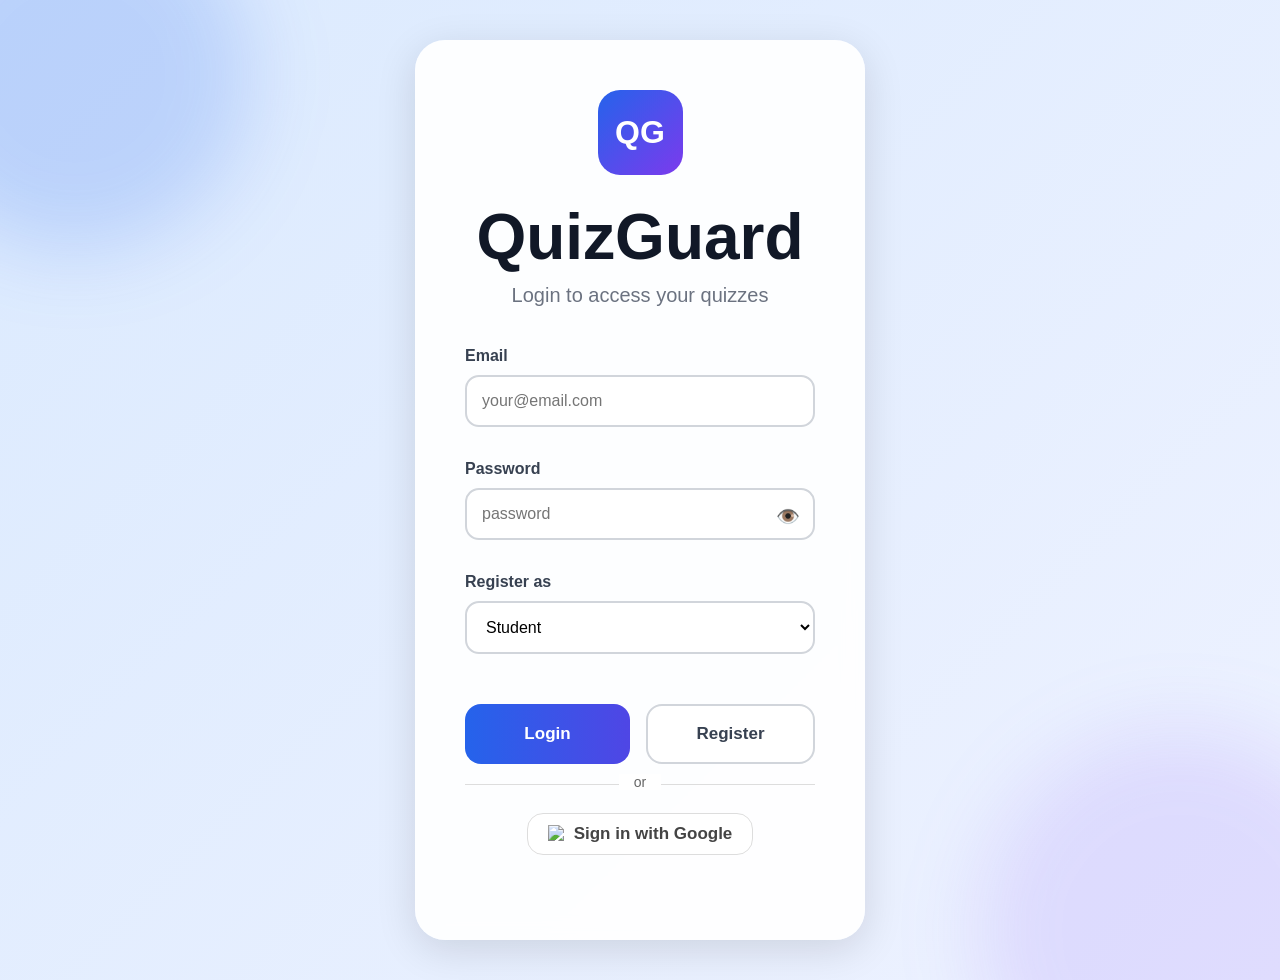
==== index.html @ ee0e80c4 "Update index.html" ====
<!DOCTYPE html>
<html lang="en">
<head>
  <meta charset="UTF-8">
  <meta name="viewport" content="width=device-width, initial-scale=1.0, user-scalable=yes">
  <title>QuizGuard – Gamified Anti‑Cheating Quiz</title>
  <link rel="stylesheet" href="style.css">
  <script type="importmap">
    {
      "imports": {
        "firebase/app": "https://www.gstatic.com/firebasejs/11.0.2/firebase-app.js",
        "firebase/auth": "https://www.gstatic.com/firebasejs/11.0.2/firebase-auth.js",
        "firebase/firestore": "https://www.gstatic.com/firebasejs/11.0.2/firebase-firestore.js"
      }
    }
  </script>
  <script type="module" src="app.js"></script>
</head>
<body>

<!-- LOGIN / REGISTER SCREEN -->
<div id="authScreen" class="home-screen">
  <div class="bg-circle circle1"></div>
  <div class="bg-circle circle2"></div>
  <div class="home-card" style="max-width: 450px;">
    <div class="logo-badge">QG</div>
    <h1 class="home-title">QuizGuard</h1>
    <p class="home-subtitle">Login to access your quizzes</p>
    <div class="selection-grid">
      <div class="menu-section">
        <label>Email</label>
        <input type="email" id="loginEmail" class="menu-select" placeholder="your@email.com">
      </div>
      <div class="menu-section" style="position: relative;">
        <label>Password</label>
        <input type="password" id="loginPassword" class="menu-select" placeholder="password">
        <span class="password-toggle" id="togglePassword" style="position: absolute; right: 15px; top: 45px; cursor: pointer;">👁️</span>
      </div>
      <div class="menu-section">
        <label>Register as</label>
        <select id="registerRole" class="menu-select">
          <option value="student">Student</option>
          <option value="teacher">Teacher</option>
        </select>
      </div>
    </div>
    <div class="home-buttons">
      <button class="home-btn start-btn" id="loginBtn">Login</button>
      <button class="home-btn editor-btn" id="registerBtn">Register</button>
    </div>
    <div style="position: relative; text-align: center; margin: 20px 0 10px;">
      <hr style="border: none; border-top: 1px solid #ddd;">
      <span style="position: relative; top: -12px; background: white; padding: 0 15px; font-size: 14px; color: #666;">or</span>
    </div>
    <button id="googleSignInBtn" class="home-btn editor-btn" style="background: white; color: #444; border: 1px solid #ddd; display: inline-flex; align-items: center; justify-content: center; gap: 8px; width: auto; padding: 10px 20px; margin: 0 auto; display: flex;">
      <img src="https://www.gstatic.com/firebasejs/ui/2.0.0/images/auth/google.svg" alt="G" style="width: 18px; height: 18px;">
      Sign in with Google
    </button>
    <div id="authMessage" class="auth-message"></div>
  </div>
</div>

<!-- MAIN APP (hidden until login) -->
<div id="appContainer" style="display: none;">
  <div id="homeScreen" class="home-screen">
    <div class="bg-circle circle1"></div>
    <div class="bg-circle circle2"></div>
    <div class="home-card">
      <div class="logo-badge">QG</div>
      <h1 class="home-title">QuizGuard</h1>
      <p class="home-subtitle">Gamified Anti‑Cheating Quiz Platform</p>
      <div class="feature-grid">
        <div class="feature-box"><h3>🎮 Active Minigames</h3><p>Continuous interaction required while answering questions.</p></div>
        <div class="feature-box"><h3>🛡 Anti‑Cheat</h3><p>Tab switch detection, penalties, and interaction monitoring.</p></div>
        <div class="feature-box"><h3>📚 Question Bank</h3><p>Add, edit, and manage quiz questions by subject and difficulty.</p></div>
        <div class="feature-box"><h3>⚡ Real‑Time Pressure</h3><p>Students must multitask continuously to avoid penalties.</p></div>
      </div>

      <!-- HOW TO PLAY BUTTON -->
      <button id="howToPlayBtn" class="home-btn editor-btn" style="background: #8b5cf6; color: white; margin: 0 0 20px 0;">🎮 How to Play</button>

      <!-- JOIN BY CODE SECTION -->
      <div class="join-code-section" style="margin: 20px 0; padding: 15px; background: #f0f8ff; border-radius: 16px;">
        <h3 style="margin: 0 0 10px 0;">Join a Quiz by Code</h3>
        <div style="display: flex; gap: 10px; align-items: center;">
          <input type="text" id="joinCodeInput" class="menu-select" placeholder="Enter 6-digit code" style="flex: 2; max-width: 200px;">
          <button id="joinQuizBtn" class="home-btn start-btn" style="padding: 10px 20px;">Join</button>
        </div>
        <div id="joinCodeError" style="color: #e74c3c; font-size: 12px; margin-top: 5px;"></div>
      </div>

      <div class="selection-grid">
        <div class="menu-section">
          <label>Subject</label>
          <select id="subjectSelect" class="menu-select"></select>
        </div>
        <div class="menu-section">
          <label>Difficulty</label>
          <select id="difficultySelect" class="menu-select">
            <option value="easy">Easy</option>
            <option value="medium">Medium</option>
            <option value="hard">Hard</option>
          </select>
        </div>
        <div class="menu-section">
          <label>Minigame</label>
          <select id="minigameSelect" class="menu-select">
            <option value="random">Random</option>
            <option value="cups">Find The Ball</option>
            <option value="qte">QTE Pressure Gauge</option>
          </select>
        </div>
      </div>

      <div class="home-buttons">
        <button class="home-btn start-btn" id="startQuizBtn">▶ Start Quiz</button>
        <button class="home-btn editor-btn" id="openEditorBtn" style="display: none;">✏ Edit Questions</button>
        <button class="home-btn editor-btn" id="teacherDashboardBtn" style="display: none; background: #8b5cf6; color: white;">📊 Quiz Results</button>
        <button class="home-btn editor-btn" id="studentHistoryBtn" style="background: #3b82f6; color: white;">📜 My History</button>
        <button class="home-btn editor-btn" id="logoutBtn" style="background:#ef4444; color:white;">🚪 Logout</button>
      </div>
    </div>
  </div>

  <!-- EDITOR SCREEN -->
  <div id="editorScreen" class="editor-screen" style="display:none;">
    <div class="editor-container">
      <div class="editor-top">
        <h1>Question Bank Editor</h1>
        <button class="back-btn" id="closeEditorBtn">← Back</button>
      </div>
      <div class="editor-section" style="margin-bottom: 30px; padding: 15px; background: #f0f4f8; border-radius: 16px;">
        <h3 style="margin-top: 0;">Manage Subjects</h3>
        <div id="subjectsList" style="display: flex; flex-wrap: wrap; gap: 10px; margin-bottom: 15px;"></div>
        <div style="display: flex; gap: 10px; align-items: center;">
          <input type="text" id="newSubjectName" placeholder="New subject name" style="padding: 8px; border-radius: 8px; border: 1px solid #ccc; flex: 1;">
          <button id="addSubjectBtn" class="home-btn start-btn" style="padding: 8px 16px;">+ Add Subject</button>
        </div>
      </div>
      <div class="editor-controls">
        <select id="editorSubjectSelect" class="menu-select"></select>
        <select id="editorDifficultySelect" class="menu-select">
          <option value="easy">Easy</option>
          <option value="medium">Medium</option>
          <option value="hard">Hard</option>
        </select>
        <button class="home-btn start-btn" id="loadQuestionsBtn">Load Questions</button>
        <button class="home-btn start-btn" id="publishQuizBtn" style="background: #8b5cf6; margin-left: 10px;">📢 Publish this Quiz</button>
      </div>
      <div id="questionEditorList"></div>
      <div class="add-question-box">
        <h2>Add New Question</h2>
        <input type="text" id="newQuestionText" placeholder="Question">
        <input type="text" id="answer1" placeholder="Answer 1">
        <input type="text" id="answer2" placeholder="Answer 2">
        <input type="text" id="answer3" placeholder="Answer 3">
        <input type="text" id="answer4" placeholder="Answer 4">
        <input type="number" id="correctAnswer" placeholder="Correct Answer Index (0-3)">
        <button class="home-btn start-btn" id="addQuestionBtn">Add Question</button>
      </div>
      <div id="publishMessage" style="margin-top: 10px; font-size: 14px;"></div>
    </div>
  </div>

  <!-- QUIZ APPLICATION -->
  <div class="app" id="quizApp" style="display:none;">
    <div class="panel quiz-panel">
      <div class="top-bar">
        <div class="badge">Score: <span id="score">0</span></div>
        <div class="badge">Penalties: <span id="penalties">0</span></div>
        <div class="badge warning">Tab Switches: <span id="tabSwitches">0</span></div>
      </div>
      <div class="question-box" id="quizContent">
        <div class="question-number" id="questionNumber"></div>
        <div class="question" id="questionText"></div>
        <div class="answers" id="answersContainer"></div>
        <div style="display: flex; justify-content: flex-end; margin-top: 20px;">
          <button id="submitAnswerBtn" class="home-btn start-btn" disabled style="padding: 8px 20px;">Submit Answer</button>
        </div>
        <div class="anti-cheat-box">
          <strong>QuizGuard Anti-Cheat:</strong><br>
          Minigames are always active while answering questions. Ignoring the minigame or switching tabs causes penalties.
        </div>
        <div id="aiFeedbackResults" style="display: none; margin-top: 20px; padding: 15px; background: #eef2ff; border-radius: 12px;"></div>
      </div>
      <div class="results-screen" id="resultsScreen">
        <h1>Quiz Complete</h1>
        <div class="results-box">
          <div class="result-item">Final Score: <span class="highlight" id="finalScore"></span></div>
          <div class="result-item">Minigame Failures: <span class="highlight" id="finalFailures"></span></div>
          <div class="result-item">Tab Switches: <span class="highlight" id="finalTabs"></span></div>
          <button class="home-btn start-btn" id="backToHomeBtn">Back to Home</button>
        </div>
      </div>
    </div>
    <div class="panel game-panel">
      <div class="game-title" id="gameTitle">Active Minigame</div>
      <div class="game-description" id="gameDescription"></div>
      <div class="game-area" id="gameArea"></div>
      <div class="log-area" id="logArea"></div>
    </div>
  </div>
</div>

<!-- TEACHER RESULTS OVERLAY -->
<div id="teacherResultsOverlay" style="display: none; position: fixed; top: 0; left: 0; width: 100%; height: 100%; background: rgba(0,0,0,0.85); z-index: 10001; overflow-y: auto; padding: 40px 20px;">
  <div style="max-width: 1000px; margin: 0 auto; background: white; border-radius: 30px; padding: 40px; position: relative; box-shadow: 0 25px 50px -12px rgba(0,0,0,0.25);">
    <button id="closeTeacherResults" style="position: absolute; top: 20px; right: 25px; background: #ef4444; color: white; border: none; width: 40px; height: 40px; border-radius: 50%; font-size: 24px; cursor: pointer; font-weight: bold;">&times;</button>
    <div class="logo-badge" style="margin: 0 auto 20px; width: 70px; height: 70px; font-size: 28px;">QG</div>
    <h1 class="home-title" style="font-size: 36px; margin-bottom: 10px;">📊 Quiz Results</h1>
    <p class="home-subtitle" style="margin-bottom: 30px;">Student performance on your published quizzes</p>
    <div id="teacherResultsContainer">
      <p style="text-align: center; padding: 40px; color: #6b7280;">Loading results...</p>
    </div>
  </div>
</div>

<!-- STUDENT HISTORY OVERLAY -->
<div id="historyLogOverlay" style="display: none; position: fixed; top: 0; left: 0; width: 100%; height: 100%; background: rgba(0,0,0,0.85); z-index: 10000; overflow-y: auto; padding: 40px 20px;">
  <div style="max-width: 900px; margin: 0 auto; background: white; border-radius: 30px; padding: 40px; position: relative; box-shadow: 0 25px 50px -12px rgba(0,0,0,0.25);">
    <button id="closeHistoryLog" style="position: absolute; top: 20px; right: 25px; background: #ef4444; color: white; border: none; width: 40px; height: 40px; border-radius: 50%; font-size: 24px; cursor: pointer; font-weight: bold;">&times;</button>
    <div class="logo-badge" style="margin: 0 auto 20px; width: 70px; height: 70px; font-size: 28px;">QG</div>
    <h1 class="home-title" style="font-size: 36px; margin-bottom: 10px;">📜 History Log</h1>
    <p class="home-subtitle" style="margin-bottom: 30px;">Your past quiz performances</p>
    <div id="historyLogContainer">
      <p style="text-align: center; padding: 40px; color: #6b7280;">Loading your history...</p>
    </div>
  </div>
</div>

<!-- HOW TO PLAY POPUP -->
<div id="howToPlayPopup" style="display: none; position: fixed; top: 0; left: 0; width: 100%; height: 100%; background: rgba(0,0,0,0.85); z-index: 10002; overflow-y: auto; padding: 40px 20px;">
  <div style="max-width: 700px; margin: 0 auto; background: white; border-radius: 30px; padding: 30px; position: relative; box-shadow: 0 25px 50px -12px rgba(0,0,0,0.25);">
    <button id="closeHowToPlay" style="position: absolute; top: 20px; right: 25px; background: #ef4444; color: white; border: none; width: 40px; height: 40px; border-radius: 50%; font-size: 24px; cursor: pointer; font-weight: bold;">&times;</button>
    <h2 style="text-align: center; margin-bottom: 20px;">🎮 How to Play</h2>
    <!-- Tabs inside popup -->
    <div style="display: flex; gap: 12px; justify-content: center; margin-bottom: 20px;">
      <button id="popupTabFtb" class="popup-tab active" style="padding: 8px 24px; border: none; border-radius: 40px; cursor: pointer; font-weight: bold; background: #2563eb; color: white;">Find The Ball</button>
      <button id="popupTabQte" class="popup-tab" style="padding: 8px 24px; border: none; border-radius: 40px; cursor: pointer; font-weight: bold; background: #e2e8f0; color: #1e293b;">QTE Pressure Gauge</button>
    </div>
    <!-- Carousel area -->
    <div style="position: relative; display: flex; align-items: center; justify-content: center;">
      <button id="popupPrev" style="background: #2563eb; color: white; border: none; width: 40px; height: 40px; border-radius: 50%; cursor: pointer; font-size: 20px; margin-right: 15px;">←</button>
      <div style="text-align: center; flex: 1;">
        <img id="popupImage" src="ftb1.png" alt="Tutorial step" style="max-width: 100%; max-height: 300px; border-radius: 16px; box-shadow: 0 4px 12px rgba(0,0,0,0.1);">
        <p id="popupCaption" style="margin-top: 12px; color: #4b5563; font-size: 14px;"></p>
      </div>
      <button id="popupNext" style="background: #2563eb; color: white; border: none; width: 40px; height: 40px; border-radius: 50%; cursor: pointer; font-size: 20px; margin-left: 15px;">→</button>
    </div>
  </div>
</div>

<!-- TAB WARNING OVERLAY -->
<div class="flash-warning" id="tabWarning">⚠ TAB SWITCH DETECTED ⚠<br><br>Return to the quiz immediately!</div>

<!-- PAUSE OVERLAY -->
<div id="pauseOverlay" style="display: none; position: fixed; inset: 0; background: rgba(0,0,0,0.9); z-index: 2000; align-items: center; justify-content: center; color: white; text-align: center; flex-direction: column;">
  <h2 id="pauseOverlayTitle">Quiz Paused</h2>
  <p id="pauseOverlayMessage"></p>
  <button id="pauseOverlayContinue" class="home-btn start-btn" style="margin-top: 20px;">Continue</button>
</div>

<style>
  .auth-message {
    margin-top: 15px;
    padding: 10px;
    border-radius: 8px;
    text-align: center;
    font-size: 14px;
  }
  .auth-message.error {
    background-color: #fee2e2;
    color: #991b1b;
    border: 1px solid #fecaca;
  }
  .auth-message.success {
    background-color: #dcfce7;
    color: #166534;
    border: 1px solid #bbf7d0;
  }
  .subject-pill {
    background: #e2e8f0;
    padding: 6px 12px;
    border-radius: 30px;
    display: inline-flex;
    align-items: center;
    gap: 8px;
    font-size: 14px;
  }
  .subject-pill button {
    background: none;
    border: none;
    cursor: pointer;
    font-size: 14px;
    padding: 0 4px;
  }
  .subject-pill button.edit-subject { color: #2563eb; }
  .subject-pill button.delete-subject { color: #dc2626; }
  .selected-answer {
    background: #dbeafe !important;
    border: 2px solid #2563eb !important;
  }
  .popup-tab.active {
    background: #2563eb !important;
    color: white !important;
  }
  .popup-tab:not(.active) {
    background: #e2e8f0 !important;
    color: #1e293b !important;
  }
</style>
</body>
</html>
---- style.css ----
* {
  margin: 0;
  padding: 0;
  box-sizing: border-box;
}

body {
  font-family: 'Segoe UI', Tahoma, Geneva, Verdana, sans-serif;
  background: #f4f7fb;
  color: #1f2937;
  overflow-x: hidden;
}

.home-screen {
  width: 100%;
  min-height: 100vh;
  background: linear-gradient(135deg, #dbeafe, #eef2ff);
  display: flex;
  justify-content: center;
  align-items: center;
  padding: 40px;
  position: relative;
  overflow: hidden;
}

.bg-circle {
  position: absolute;
  border-radius: 50%;
  filter: blur(40px);
}
.circle1 { width: 350px; height: 350px; background: rgba(37,99,235,0.18); top: -100px; left: -100px; }
.circle2 { width: 400px; height: 400px; background: rgba(139,92,246,0.15); bottom: -150px; right: -100px; }

.home-card {
  width: 100%;
  max-width: 950px;
  background: rgba(255,255,255,0.92);
  backdrop-filter: blur(10px);
  border-radius: 30px;
  padding: 50px;
  box-shadow: 0 10px 40px rgba(0,0,0,0.12);
  position: relative;
  z-index: 10;
}

.logo-badge {
  width: 85px;
  height: 85px;
  background: linear-gradient(to bottom right, #2563eb, #7c3aed);
  border-radius: 22px;
  display: flex;
  justify-content: center;
  align-items: center;
  color: white;
  font-size: 32px;
  font-weight: bold;
  margin: auto;
  margin-bottom: 25px;
}
.home-title { text-align: center; font-size: 64px; font-weight: bold; color: #111827; }
.home-subtitle { text-align: center; font-size: 20px; color: #6b7280; margin-top: 10px; margin-bottom: 40px; }
.feature-grid { display: grid; grid-template-columns: repeat(auto-fit, minmax(220px,1fr)); gap: 18px; margin-bottom: 35px; }
.feature-box { background: white; border-radius: 18px; padding: 22px; box-shadow: 0 4px 15px rgba(0,0,0,0.06); transition: transform 0.2s; }
.feature-box:hover { transform: translateY(-3px); }
.feature-box h3 { margin-bottom: 10px; color: #2563eb; }
.feature-box p { color: #6b7280; line-height: 1.5; }
.selection-grid { display: grid; grid-template-columns: repeat(auto-fit, minmax(220px,1fr)); gap: 18px; }
.menu-section { margin-bottom: 15px; }
.menu-section label { display: block; margin-bottom: 10px; font-weight: bold; color: #374151; }
.menu-select { 
  width: 100%; 
  padding: 15px; 
  border-radius: 14px; 
  border: 2px solid #d1d5db; 
  background: white; 
  font-size: 16px;
  transition: border-color 0.2s;
}
.menu-select:focus {
  outline: none;
  border-color: #2563eb;
}
.home-buttons { display: flex; gap: 16px; margin-top: 35px; flex-wrap: wrap; }
.home-btn { 
  flex: 1; 
  border: none; 
  padding: 18px; 
  border-radius: 16px; 
  cursor: pointer; 
  font-size: 17px; 
  font-weight: bold; 
  transition: all 0.2s;
  min-width: 140px;
}
.home-btn:hover { transform: translateY(-2px); box-shadow: 0 5px 15px rgba(0,0,0,0.1); }
.home-btn:active { transform: translateY(0); }
.start-btn { background: linear-gradient(to right, #2563eb, #4f46e5); color: white; }
.editor-btn { background: white; border: 2px solid #d1d5db; color: #374151; }
.editor-btn:hover { background: #f9fafb; }

.app { display: flex; height: 100vh; gap: 12px; padding: 12px; }
.panel { background: white; border-radius: 20px; padding: 20px; box-shadow: 0 4px 20px rgba(0,0,0,0.08); overflow-y: auto; }
.quiz-panel { flex: 1.2; display: flex; flex-direction: column; }
.game-panel { flex: 0.8; display: flex; flex-direction: column; }
.top-bar { display: flex; gap: 10px; margin-bottom: 25px; flex-wrap: wrap; }
.badge { 
  background: #eef2ff; 
  color: #4338ca; 
  padding: 10px 14px; 
  border-radius: 999px; 
  font-weight: bold;
  font-size: 14px;
}
.warning { background: #fee2e2; color: #991b1b; }
#graceRemaining { background: #fef3c7; color: #92400e; }
.question-number {
  font-size: 14px;
  color: #6b7280;
  margin-bottom: 15px;
  letter-spacing: 1px;
}
.question { font-size: 28px; font-weight: bold; margin-bottom: 30px; line-height: 1.4; color: #111827; }
.answers { display: grid; gap: 15px; }
.answer-btn { 
  border: 2px solid #e5e7eb; 
  background: #f9fafb; 
  padding: 18px; 
  border-radius: 16px; 
  cursor: pointer; 
  font-size: 16px; 
  text-align: left; 
  transition: all 0.2s;
  color: #1f2937;
}
.answer-btn:hover { 
  background: #eef2ff; 
  border-color: #2563eb;
  transform: translateX(5px);
}
.answer-btn.selected-answer {
  background: #dbeafe;
  border-color: #2563eb;
  border-width: 2px;
}
.submit-container {
  margin-top: 25px;
}
#submitAnswerBtn {
  width: 100%;
  background: linear-gradient(to right, #22c55e, #16a34a);
  color: white;
  font-size: 18px;
  padding: 15px;
}
#submitAnswerBtn:hover:not(:disabled) {
  transform: translateY(-2px);
  box-shadow: 0 5px 20px rgba(34,197,94,0.3);
}
#submitAnswerBtn:disabled {
  background: #d1d5db;
  cursor: not-allowed;
  opacity: 0.6;
}
.anti-cheat-box { 
  margin-top: 30px; 
  background: #eff6ff; 
  border: 1px solid #bfdbfe; 
  padding: 18px; 
  border-radius: 16px; 
  line-height: 1.6;
  font-size: 14px;
}

.game-title { font-size: 24px; font-weight: bold; color: #2563eb; }
.game-description { color: #6b7280; margin-top: 8px; margin-bottom: 20px; font-size: 14px; }
.game-area { flex: 1; display: flex; justify-content: center; align-items: center; min-height: 250px; }

/* Cup game layout */
.cups-container {
  display: flex;
  gap: 25px;
  justify-content: center;
  flex-wrap: wrap;
}
.cup { 
  width: 90px; 
  height: 120px; 
  background: linear-gradient(to bottom, #ef4444, #b91c1c); 
  border-radius: 14px 14px 28px 28px; 
  position: relative; 
  cursor: pointer; 
  transition: all 0.2s;
  box-shadow: 0 5px 15px rgba(0,0,0,0.2);
}
.cup:hover { transform: translateY(-5px); box-shadow: 0 8px 25px rgba(0,0,0,0.25); }
.cup:active { transform: translateY(0); }
.ball { 
  width: 24px; 
  height: 24px; 
  background: radial-gradient(circle at 30% 30%, #ffd700, #ff8c00); 
  border-radius: 50%; 
  position: absolute; 
  bottom: -35px; 
  left: 33px;
  box-shadow: 0 2px 5px rgba(0,0,0,0.2);
}

/* QTE layout */
.qte-container {
  display: flex;
  flex-direction: column;
  align-items: center;
  width: 300px;
  max-width: 90%;
}
.target-key {
  text-align: center;
  font-size: 80px;
  font-weight: bold;
  color: #2563eb;
  margin-bottom: 20px;
  background: #eef2ff;
  padding: 20px 40px;
  border-radius: 20px;
  font-family: monospace;
  letter-spacing: 10px;
}
.gauge-box {
  width: 100%;
  height: 30px;
  background: #e5e7eb;
  border-radius: 999px;
  overflow: hidden;
  margin-top: 10px;
}
.gauge-fill {
  height: 100%;
  width: 100%;
  background: linear-gradient(to right, #22c55e, #16a34a);
  transition: width 0.1s linear;
}

.log-area { 
  height: 220px; 
  background: #1e293b; 
  color: #a5f3fc; 
  border-radius: 16px; 
  padding: 14px; 
  overflow-y: auto; 
  font-size: 12px; 
  font-family: monospace;
  margin-top: 15px;
}
.log-area div {
  margin-bottom: 8px;
  padding-bottom: 8px;
  border-bottom: 1px solid #334155;
}

.results-screen { display: none; text-align: center; }
.results-box { background: #f3f4f6; padding: 30px; border-radius: 18px; margin-top: 20px; }
.result-item { margin-bottom: 20px; font-size: 20px; }
.highlight { color: #2563eb; font-weight: bold; font-size: 28px; }

.flash-warning {
  position: fixed;
  inset: 0;
  background: rgba(220,38,38,0.95);
  color: white;
  display: none;
  align-items: center;
  justify-content: center;
  z-index: 999;
  font-size: 40px;
  text-align: center;
  font-weight: bold;
  animation: pulse 0.5s infinite;
}

.pause-overlay {
  position: fixed;
  inset: 0;
  background: rgba(15, 23, 42, 0.95);
  display: none;
  align-items: center;
  justify-content: center;
  z-index: 9999;
  padding: 20px;
}

.pause-overlay-card {
  background: white;
  border-radius: 24px;
  padding: 40px;
  max-width: 500px;
  width: 100%;
  text-align: center;
  box-shadow: 0 25px 70px rgba(15, 23, 42, 0.3);
  animation: slideIn 0.3s ease;
}

.pause-overlay-card h2 {
  margin-bottom: 18px;
  font-size: 32px;
  color: #111827;
}

.pause-overlay-card p {
  margin-bottom: 28px;
  color: #374151;
  line-height: 1.6;
  font-size: 16px;
}

#pauseOverlayContinue {
  min-width: 180px;
  display: inline-flex;
  margin: 0 auto;
}

.pause-overlay-card {
  text-align: center;
}

.gauge-warning {
  position: fixed;
  top: 20px;
  left: 50%;
  transform: translateX(-50%);
  background: #ff9800;
  color: #000;
  padding: 12px 24px;
  border-radius: 40px;
  font-weight: bold;
  font-size: 1rem;
  z-index: 2000;
  box-shadow: 0 4px 15px rgba(0,0,0,0.3);
  opacity: 0;
  transition: opacity 0.2s;
  pointer-events: none;
  white-space: nowrap;
  font-family: monospace;
}

.editor-screen { width: 100%; min-height: 100vh; background: #f3f4f6; padding: 30px; }
.editor-container { max-width: 1100px; margin: auto; background: white; border-radius: 24px; padding: 35px; box-shadow: 0 5px 20px rgba(0,0,0,0.1); }
.editor-top { display: flex; justify-content: space-between; align-items: center; margin-bottom: 25px; }
.back-btn { border: none; background: #ef4444; color: white; padding: 12px 24px; border-radius: 12px; cursor: pointer; font-weight: bold; transition: all 0.2s; }
.back-btn:hover { background: #dc2626; transform: translateY(-2px); }
.editor-controls { display: flex; gap: 12px; margin-bottom: 30px; flex-wrap: wrap; }
.question-edit-card { background: #f9fafb; border: 1px solid #e5e7eb; padding: 20px; border-radius: 16px; margin-bottom: 20px; transition: box-shadow 0.2s; }
.question-edit-card:hover { box-shadow: 0 2px 8px rgba(0,0,0,0.05); }
.question-edit-card input { width: 100%; margin-bottom: 10px; padding: 12px; border-radius: 10px; border: 1px solid #d1d5db; font-size: 14px; }
.question-edit-card input:focus { outline: none; border-color: #2563eb; }
.add-question-box { margin-top: 40px; padding: 30px; background: linear-gradient(135deg, #eef2ff, #e0e7ff); border-radius: 20px; }
.add-question-box input { width: 100%; padding: 12px; margin-bottom: 12px; border-radius: 10px; border: 1px solid #d1d5db; font-size: 14px; }
.add-question-box h2 { margin-bottom: 20px; color: #1f2937; }

/* History, Leaderboard, Analytics styles */
.history-item, .attempt-item, .leaderboard-item {
  background: #f9fafb;
  padding: 18px;
  margin-bottom: 12px;
  border-radius: 12px;
  border: 1px solid #e5e7eb;
  transition: all 0.2s;
}
.history-item:hover, .attempt-item:hover {
  box-shadow: 0 2px 8px rgba(0,0,0,0.08);
  transform: translateX(3px);
}
.history-item strong, .attempt-item strong {
  color: #2563eb;
  font-size: 16px;
}
.history-item small, .attempt-item small {
  color: #9ca3af;
  font-size: 11px;
}

/* Table styles for leaderboard */
#leaderboardList table {
  width: 100%;
  border-collapse: collapse;
}
#leaderboardList th {
  background: #f3f4f6;
  padding: 12px;
  text-align: left;
  font-weight: bold;
  color: #374151;
  border-bottom: 2px solid #e5e7eb;
}
#leaderboardList td {
  padding: 12px;
  border-bottom: 1px solid #e5e7eb;
}
#leaderboardList tr:hover {
  background: #f9fafb;
}

/* Subject management */
.subject-pill {
  background: linear-gradient(135deg, #e0e7ff, #c7d2fe);
  padding: 8px 16px;
  border-radius: 40px;
  display: inline-flex;
  align-items: center;
  gap: 10px;
  font-size: 14px;
  font-weight: 500;
}
.subject-pill button {
  background: none;
  border: none;
  cursor: pointer;
  font-size: 16px;
  padding: 0 6px;
  transition: transform 0.2s;
}
.subject-pill button:hover { transform: scale(1.1); }
.subject-pill button.edit-subject { color: #2563eb; }
.subject-pill button.delete-subject { color: #dc2626; }

/* Animations */
@keyframes pulse {
  0%, 100% { opacity: 1; }
  50% { opacity: 0.7; }
}
@keyframes slideIn {
  from {
    opacity: 0;
    transform: translateY(-30px);
  }
  to {
    opacity: 1;
    transform: translateY(0);
  }
}

.beep-low {
  animation: pulse 0.5s infinite;
}

/* Password toggle */
.password-toggle {
  position: absolute;
  right: 15px;
  top: 42px;
  cursor: pointer;
  font-size: 1.2rem;
  user-select: none;
  z-index: 10;
}

/* Auth message */
.auth-message {
  margin-top: 15px;
  padding: 12px;
  border-radius: 12px;
  text-align: center;
  font-size: 14px;
  animation: slideIn 0.3s ease;
}
.auth-message.error {
  background-color: #fee2e2;
  color: #991b1b;
  border: 1px solid #fecaca;
}
.auth-message.success {
  background-color: #dcfce7;
  color: #166534;
  border: 1px solid #bbf7d0;
}

/* Responsive Design */
@media (max-width: 900px) {
  .app { 
    flex-direction: column; 
    height: auto;
    min-height: 100vh;
  }
  .home-title { font-size: 40px; }
  .home-card { padding: 30px; margin: 20px; }
  .question { font-size: 22px; }
  .target-key { font-size: 50px; padding: 15px 30px; }
  .cup { width: 70px; height: 95px; }
  .ball { width: 18px; height: 18px; bottom: -28px; left: 26px; }
  .home-buttons { flex-direction: column; }
  .home-btn { width: 100%; }
  .feature-grid { grid-template-columns: 1fr; }
  .selection-grid { grid-template-columns: 1fr; }
  .top-bar { justify-content: center; }
  .badge { font-size: 12px; padding: 6px 10px; }
  .gauge-warning { font-size: 12px; white-space: normal; text-align: center; max-width: 90%; }
  .pause-overlay-card { padding: 25px; margin: 20px; }
  .pause-overlay-card h2 { font-size: 24px; }
}

@media (max-width: 600px) {
  .home-card { padding: 20px; }
  .home-title { font-size: 32px; }
  .logo-badge { width: 65px; height: 65px; font-size: 24px; }
  .question { font-size: 18px; }
  .answer-btn { padding: 12px; font-size: 14px; }
  .game-area { min-height: 200px; }
  .cups-container { gap: 12px; }
  .cup { width: 55px; height: 75px; }
  .ball { width: 14px; height: 14px; bottom: -22px; left: 20px; }
  .target-key { font-size: 40px; padding: 10px 20px; }
  .log-area { height: 150px; font-size: 10px; }
  .editor-controls { flex-direction: column; }
  .editor-controls select, .editor-controls button { width: 100%; }
}

/* Print styles - prevent cheating */
@media print {
  body { display: none; }
}

/* Scrollbar styling */
::-webkit-scrollbar {
  width: 8px;
  height: 8px;
}
::-webkit-scrollbar-track {
  background: #f1f1f1;
  border-radius: 10px;
}
::-webkit-scrollbar-thumb {
  background: #888;
  border-radius: 10px;
}
::-webkit-scrollbar-thumb:hover {
  background: #555;
}
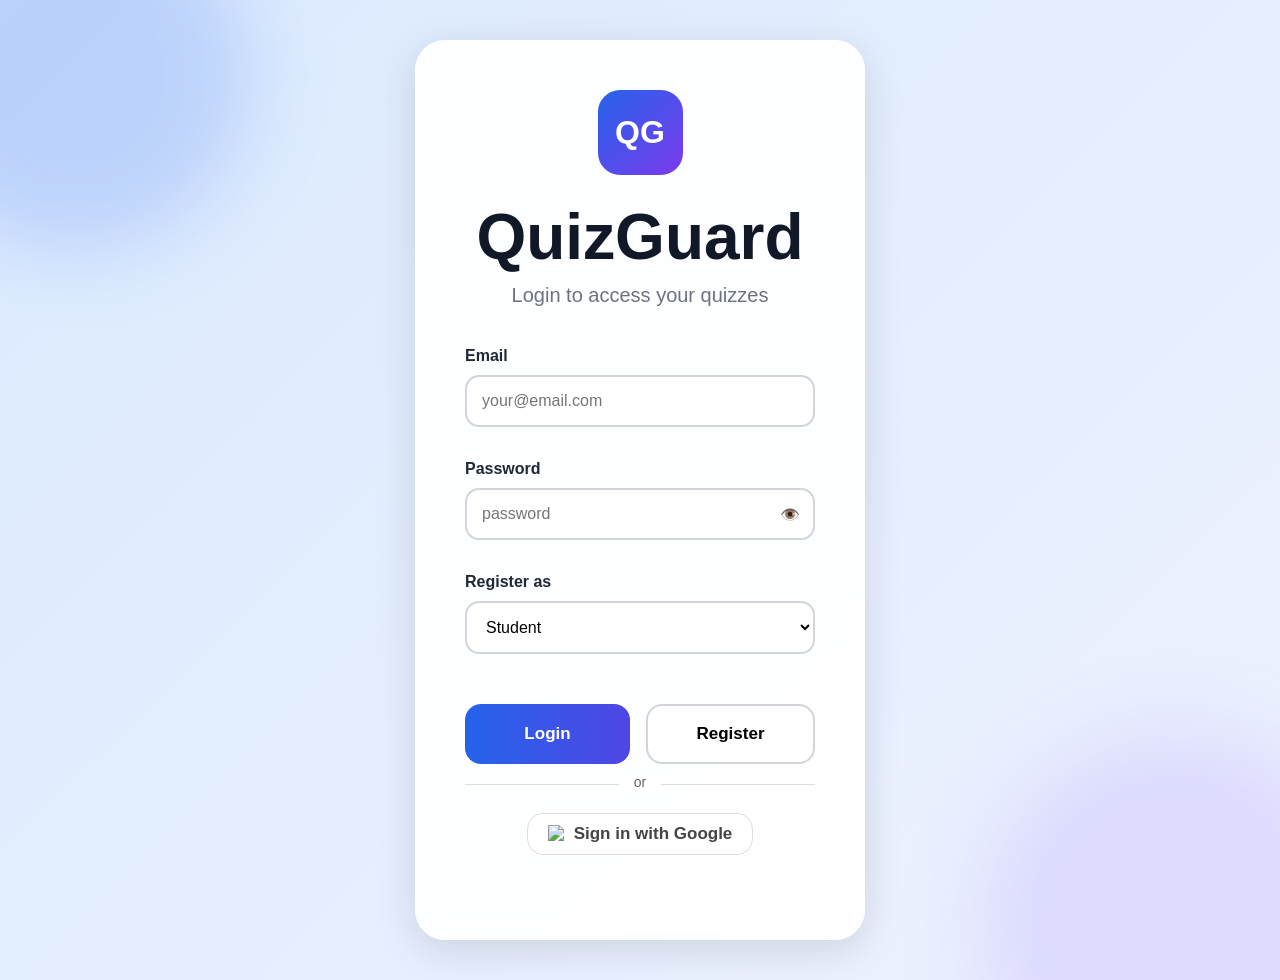
==== commit d436ea7e: "Update index.html" ====
--- a/index.html
+++ b/index.html
@@ -76,9 +76,6 @@
         <div class="feature-box"><h3>⚡ Real‑Time Pressure</h3><p>Students must multitask continuously to avoid penalties.</p></div>
       </div>
 
-      <!-- HOW TO PLAY BUTTON -->
-      <button id="howToPlayBtn" class="home-btn editor-btn" style="background: #8b5cf6; color: white; margin: 0 0 20px 0;">🎮 How to Play</button>
-
       <!-- JOIN BY CODE SECTION -->
       <div class="join-code-section" style="margin: 20px 0; padding: 15px; background: #f0f8ff; border-radius: 16px;">
         <h3 style="margin: 0 0 10px 0;">Join a Quiz by Code</h3>
@@ -117,6 +114,8 @@
         <button class="home-btn editor-btn" id="openEditorBtn" style="display: none;">✏ Edit Questions</button>
         <button class="home-btn editor-btn" id="teacherDashboardBtn" style="display: none; background: #8b5cf6; color: white;">📊 Quiz Results</button>
         <button class="home-btn editor-btn" id="studentHistoryBtn" style="background: #3b82f6; color: white;">📜 My History</button>
+        <!-- How to Play button placed here, before Logout -->
+        <button id="howToPlayBtn" class="home-btn editor-btn" style="background: #8b5cf6; color: white;">🎮 How to Play</button>
         <button class="home-btn editor-btn" id="logoutBtn" style="background:#ef4444; color:white;">🚪 Logout</button>
       </div>
     </div>
--- a/style.css
+++ b/style.css
@@ -5,7 +5,7 @@
 }
 
 body {
-  font-family: 'Segoe UI', Tahoma, Geneva, Verdana, sans-serif;
+  font-family: Arial, sans-serif;
   background: #f4f7fb;
   color: #1f2937;
   overflow-x: hidden;
@@ -60,212 +60,53 @@
 .home-title { text-align: center; font-size: 64px; font-weight: bold; color: #111827; }
 .home-subtitle { text-align: center; font-size: 20px; color: #6b7280; margin-top: 10px; margin-bottom: 40px; }
 .feature-grid { display: grid; grid-template-columns: repeat(auto-fit, minmax(220px,1fr)); gap: 18px; margin-bottom: 35px; }
-.feature-box { background: white; border-radius: 18px; padding: 22px; box-shadow: 0 4px 15px rgba(0,0,0,0.06); transition: transform 0.2s; }
-.feature-box:hover { transform: translateY(-3px); }
-.feature-box h3 { margin-bottom: 10px; color: #2563eb; }
+.feature-box { background: white; border-radius: 18px; padding: 22px; box-shadow: 0 4px 15px rgba(0,0,0,0.06); }
+.feature-box h3 { margin-bottom: 10px; }
 .feature-box p { color: #6b7280; line-height: 1.5; }
 .selection-grid { display: grid; grid-template-columns: repeat(auto-fit, minmax(220px,1fr)); gap: 18px; }
 .menu-section { margin-bottom: 15px; }
-.menu-section label { display: block; margin-bottom: 10px; font-weight: bold; color: #374151; }
-.menu-select { 
-  width: 100%; 
-  padding: 15px; 
-  border-radius: 14px; 
-  border: 2px solid #d1d5db; 
-  background: white; 
-  font-size: 16px;
-  transition: border-color 0.2s;
-}
-.menu-select:focus {
-  outline: none;
-  border-color: #2563eb;
-}
+.menu-section label { display: block; margin-bottom: 10px; font-weight: bold; }
+.menu-select { width: 100%; padding: 15px; border-radius: 14px; border: 2px solid #d1d5db; background: white; font-size: 16px; }
 .home-buttons { display: flex; gap: 16px; margin-top: 35px; flex-wrap: wrap; }
-.home-btn { 
-  flex: 1; 
-  border: none; 
-  padding: 18px; 
-  border-radius: 16px; 
-  cursor: pointer; 
-  font-size: 17px; 
-  font-weight: bold; 
-  transition: all 0.2s;
-  min-width: 140px;
-}
-.home-btn:hover { transform: translateY(-2px); box-shadow: 0 5px 15px rgba(0,0,0,0.1); }
-.home-btn:active { transform: translateY(0); }
+.home-btn { flex: 1; border: none; padding: 18px; border-radius: 16px; cursor: pointer; font-size: 17px; font-weight: bold; transition: 0.2s; }
+.home-btn:hover { transform: translateY(-2px); }
 .start-btn { background: linear-gradient(to right, #2563eb, #4f46e5); color: white; }
-.editor-btn { background: white; border: 2px solid #d1d5db; color: #374151; }
-.editor-btn:hover { background: #f9fafb; }
+.editor-btn { background: white; border: 2px solid #d1d5db; }
 
 .app { display: flex; height: 100vh; gap: 12px; padding: 12px; }
-.panel { background: white; border-radius: 20px; padding: 20px; box-shadow: 0 4px 20px rgba(0,0,0,0.08); overflow-y: auto; }
+.panel { background: white; border-radius: 20px; padding: 20px; box-shadow: 0 4px 20px rgba(0,0,0,0.08); }
 .quiz-panel { flex: 1.2; display: flex; flex-direction: column; }
 .game-panel { flex: 0.8; display: flex; flex-direction: column; }
 .top-bar { display: flex; gap: 10px; margin-bottom: 25px; flex-wrap: wrap; }
-.badge { 
-  background: #eef2ff; 
-  color: #4338ca; 
-  padding: 10px 14px; 
-  border-radius: 999px; 
-  font-weight: bold;
-  font-size: 14px;
-}
+.badge { background: #eef2ff; color: #4338ca; padding: 10px 14px; border-radius: 999px; font-weight: bold; }
 .warning { background: #fee2e2; color: #991b1b; }
-#graceRemaining { background: #fef3c7; color: #92400e; }
-.question-number {
-  font-size: 14px;
-  color: #6b7280;
-  margin-bottom: 15px;
-  letter-spacing: 1px;
-}
-.question { font-size: 28px; font-weight: bold; margin-bottom: 30px; line-height: 1.4; color: #111827; }
+.question { font-size: 32px; font-weight: bold; margin-bottom: 30px; line-height: 1.4; }
 .answers { display: grid; gap: 15px; }
-.answer-btn { 
-  border: 2px solid #e5e7eb; 
-  background: #f9fafb; 
-  padding: 18px; 
-  border-radius: 16px; 
-  cursor: pointer; 
-  font-size: 16px; 
-  text-align: left; 
-  transition: all 0.2s;
-  color: #1f2937;
-}
-.answer-btn:hover { 
-  background: #eef2ff; 
-  border-color: #2563eb;
-  transform: translateX(5px);
-}
-.answer-btn.selected-answer {
-  background: #dbeafe;
-  border-color: #2563eb;
-  border-width: 2px;
-}
-.submit-container {
-  margin-top: 25px;
-}
-#submitAnswerBtn {
-  width: 100%;
-  background: linear-gradient(to right, #22c55e, #16a34a);
-  color: white;
-  font-size: 18px;
-  padding: 15px;
-}
-#submitAnswerBtn:hover:not(:disabled) {
-  transform: translateY(-2px);
-  box-shadow: 0 5px 20px rgba(34,197,94,0.3);
-}
-#submitAnswerBtn:disabled {
-  background: #d1d5db;
-  cursor: not-allowed;
-  opacity: 0.6;
-}
-.anti-cheat-box { 
-  margin-top: 30px; 
-  background: #eff6ff; 
-  border: 1px solid #bfdbfe; 
-  padding: 18px; 
-  border-radius: 16px; 
-  line-height: 1.6;
-  font-size: 14px;
-}
+.answer-btn { border: none; background: #f3f4f6; padding: 20px; border-radius: 16px; cursor: pointer; font-size: 16px; text-align: left; transition: 0.2s; }
+.answer-btn:hover { background: #dbeafe; transform: translateY(-2px); }
+.anti-cheat-box { margin-top: 30px; background: #eff6ff; border: 1px solid #bfdbfe; padding: 18px; border-radius: 16px; line-height: 1.6; }
 
-.game-title { font-size: 24px; font-weight: bold; color: #2563eb; }
-.game-description { color: #6b7280; margin-top: 8px; margin-bottom: 20px; font-size: 14px; }
-.game-area { flex: 1; display: flex; justify-content: center; align-items: center; min-height: 250px; }
+.game-title { font-size: 24px; font-weight: bold; }
+.game-description { color: #6b7280; margin-top: 8px; margin-bottom: 20px; }
+.game-area { flex: 1; display: flex; justify-content: center; align-items: center; }
+.cups-container { display: flex; gap: 25px; }
+.cup { width: 90px; height: 120px; background: linear-gradient(to bottom, #ef4444, #b91c1c); border-radius: 14px 14px 28px 28px; position: relative; cursor: pointer; transition: 0.2s; }
+.cup:hover { transform: translateY(-4px); }
+.ball { width: 22px; height: 22px; background: gold; border-radius: 50%; position: absolute; bottom: -35px; left: 34px; }
+.gauge-box { width: 100%; height: 30px; background: #e5e7eb; border-radius: 999px; overflow: hidden; margin-top: 10px; }
+.gauge-fill { height: 100%; width: 100%; background: linear-gradient(to right, #22c55e, #16a34a); }
+.target-key { text-align: center; font-size: 80px; font-weight: bold; color: #2563eb; margin-bottom: 20px; }
+.log-area { height: 220px; background: #111827; color: white; border-radius: 16px; padding: 14px; overflow-y: auto; font-size: 13px; }
 
-/* Cup game layout */
-.cups-container {
-  display: flex;
-  gap: 25px;
-  justify-content: center;
-  flex-wrap: wrap;
-}
-.cup { 
-  width: 90px; 
-  height: 120px; 
-  background: linear-gradient(to bottom, #ef4444, #b91c1c); 
-  border-radius: 14px 14px 28px 28px; 
-  position: relative; 
-  cursor: pointer; 
-  transition: all 0.2s;
-  box-shadow: 0 5px 15px rgba(0,0,0,0.2);
-}
-.cup:hover { transform: translateY(-5px); box-shadow: 0 8px 25px rgba(0,0,0,0.25); }
-.cup:active { transform: translateY(0); }
-.ball { 
-  width: 24px; 
-  height: 24px; 
-  background: radial-gradient(circle at 30% 30%, #ffd700, #ff8c00); 
-  border-radius: 50%; 
-  position: absolute; 
-  bottom: -35px; 
-  left: 33px;
-  box-shadow: 0 2px 5px rgba(0,0,0,0.2);
-}
-
-/* QTE layout */
-.qte-container {
-  display: flex;
-  flex-direction: column;
-  align-items: center;
-  width: 300px;
-  max-width: 90%;
-}
-.target-key {
-  text-align: center;
-  font-size: 80px;
-  font-weight: bold;
-  color: #2563eb;
-  margin-bottom: 20px;
-  background: #eef2ff;
-  padding: 20px 40px;
-  border-radius: 20px;
-  font-family: monospace;
-  letter-spacing: 10px;
-}
-.gauge-box {
-  width: 100%;
-  height: 30px;
-  background: #e5e7eb;
-  border-radius: 999px;
-  overflow: hidden;
-  margin-top: 10px;
-}
-.gauge-fill {
-  height: 100%;
-  width: 100%;
-  background: linear-gradient(to right, #22c55e, #16a34a);
-  transition: width 0.1s linear;
-}
-
-.log-area { 
-  height: 220px; 
-  background: #1e293b; 
-  color: #a5f3fc; 
-  border-radius: 16px; 
-  padding: 14px; 
-  overflow-y: auto; 
-  font-size: 12px; 
-  font-family: monospace;
-  margin-top: 15px;
-}
-.log-area div {
-  margin-bottom: 8px;
-  padding-bottom: 8px;
-  border-bottom: 1px solid #334155;
-}
-
-.results-screen { display: none; text-align: center; }
-.results-box { background: #f3f4f6; padding: 30px; border-radius: 18px; margin-top: 20px; }
-.result-item { margin-bottom: 20px; font-size: 20px; }
-.highlight { color: #2563eb; font-weight: bold; font-size: 28px; }
+.results-screen { display: none; }
+.results-box { background: #f3f4f6; padding: 25px; border-radius: 18px; margin-top: 20px; }
+.result-item { margin-bottom: 15px; font-size: 20px; }
+.highlight { color: #2563eb; font-weight: bold; }
 
 .flash-warning {
   position: fixed;
   inset: 0;
-  background: rgba(220,38,38,0.95);
+  background: rgba(220,38,38,0.92);
   color: white;
   display: none;
   align-items: center;
@@ -274,52 +115,6 @@
   font-size: 40px;
   text-align: center;
   font-weight: bold;
-  animation: pulse 0.5s infinite;
-}
-
-.pause-overlay {
-  position: fixed;
-  inset: 0;
-  background: rgba(15, 23, 42, 0.95);
-  display: none;
-  align-items: center;
-  justify-content: center;
-  z-index: 9999;
-  padding: 20px;
-}
-
-.pause-overlay-card {
-  background: white;
-  border-radius: 24px;
-  padding: 40px;
-  max-width: 500px;
-  width: 100%;
-  text-align: center;
-  box-shadow: 0 25px 70px rgba(15, 23, 42, 0.3);
-  animation: slideIn 0.3s ease;
-}
-
-.pause-overlay-card h2 {
-  margin-bottom: 18px;
-  font-size: 32px;
-  color: #111827;
-}
-
-.pause-overlay-card p {
-  margin-bottom: 28px;
-  color: #374151;
-  line-height: 1.6;
-  font-size: 16px;
-}
-
-#pauseOverlayContinue {
-  min-width: 180px;
-  display: inline-flex;
-  margin: 0 auto;
-}
-
-.pause-overlay-card {
-  text-align: center;
 }
 
 .gauge-warning {
@@ -329,208 +124,31 @@
   transform: translateX(-50%);
   background: #ff9800;
   color: #000;
-  padding: 12px 24px;
-  border-radius: 40px;
+  padding: 10px 20px;
+  border-radius: 30px;
   font-weight: bold;
   font-size: 1rem;
   z-index: 2000;
-  box-shadow: 0 4px 15px rgba(0,0,0,0.3);
+  box-shadow: 0 2px 10px rgba(0,0,0,0.3);
   opacity: 0;
   transition: opacity 0.2s;
   pointer-events: none;
   white-space: nowrap;
-  font-family: monospace;
 }
 
 .editor-screen { width: 100%; min-height: 100vh; background: #f3f4f6; padding: 30px; }
-.editor-container { max-width: 1100px; margin: auto; background: white; border-radius: 24px; padding: 35px; box-shadow: 0 5px 20px rgba(0,0,0,0.1); }
+.editor-container { max-width: 1100px; margin: auto; background: white; border-radius: 24px; padding: 35px; }
 .editor-top { display: flex; justify-content: space-between; align-items: center; margin-bottom: 25px; }
-.back-btn { border: none; background: #ef4444; color: white; padding: 12px 24px; border-radius: 12px; cursor: pointer; font-weight: bold; transition: all 0.2s; }
-.back-btn:hover { background: #dc2626; transform: translateY(-2px); }
+.back-btn { border: none; background: #ef4444; color: white; padding: 12px 18px; border-radius: 12px; cursor: pointer; }
 .editor-controls { display: flex; gap: 12px; margin-bottom: 30px; flex-wrap: wrap; }
-.question-edit-card { background: #f9fafb; border: 1px solid #e5e7eb; padding: 20px; border-radius: 16px; margin-bottom: 20px; transition: box-shadow 0.2s; }
-.question-edit-card:hover { box-shadow: 0 2px 8px rgba(0,0,0,0.05); }
-.question-edit-card input { width: 100%; margin-bottom: 10px; padding: 12px; border-radius: 10px; border: 1px solid #d1d5db; font-size: 14px; }
-.question-edit-card input:focus { outline: none; border-color: #2563eb; }
-.add-question-box { margin-top: 40px; padding: 30px; background: linear-gradient(135deg, #eef2ff, #e0e7ff); border-radius: 20px; }
-.add-question-box input { width: 100%; padding: 12px; margin-bottom: 12px; border-radius: 10px; border: 1px solid #d1d5db; font-size: 14px; }
-.add-question-box h2 { margin-bottom: 20px; color: #1f2937; }
+.question-edit-card { background: #f9fafb; border: 1px solid #e5e7eb; padding: 20px; border-radius: 16px; margin-bottom: 20px; }
+.question-edit-card input { width: 100%; margin-bottom: 10px; padding: 12px; border-radius: 10px; border: 1px solid #d1d5db; }
+.add-question-box { margin-top: 40px; padding: 25px; background: #eef2ff; border-radius: 18px; }
+.add-question-box input { width: 100%; padding: 12px; margin-bottom: 12px; border-radius: 10px; border: 1px solid #d1d5db; }
 
-/* History, Leaderboard, Analytics styles */
-.history-item, .attempt-item, .leaderboard-item {
-  background: #f9fafb;
-  padding: 18px;
-  margin-bottom: 12px;
-  border-radius: 12px;
-  border: 1px solid #e5e7eb;
-  transition: all 0.2s;
+@media (max-width: 900px) {
+  .app { flex-direction: column; height: auto; }
+  .home-title { font-size: 48px; }
+  .question { font-size: 24px; }
+  .target-key { font-size: 60px; }
 }
-.history-item:hover, .attempt-item:hover {
-  box-shadow: 0 2px 8px rgba(0,0,0,0.08);
-  transform: translateX(3px);
-}
-.history-item strong, .attempt-item strong {
-  color: #2563eb;
-  font-size: 16px;
-}
-.history-item small, .attempt-item small {
-  color: #9ca3af;
-  font-size: 11px;
-}
-
-/* Table styles for leaderboard */
-#leaderboardList table {
-  width: 100%;
-  border-collapse: collapse;
-}
-#leaderboardList th {
-  background: #f3f4f6;
-  padding: 12px;
-  text-align: left;
-  font-weight: bold;
-  color: #374151;
-  border-bottom: 2px solid #e5e7eb;
-}
-#leaderboardList td {
-  padding: 12px;
-  border-bottom: 1px solid #e5e7eb;
-}
-#leaderboardList tr:hover {
-  background: #f9fafb;
-}
-
-/* Subject management */
-.subject-pill {
-  background: linear-gradient(135deg, #e0e7ff, #c7d2fe);
-  padding: 8px 16px;
-  border-radius: 40px;
-  display: inline-flex;
-  align-items: center;
-  gap: 10px;
-  font-size: 14px;
-  font-weight: 500;
-}
-.subject-pill button {
-  background: none;
-  border: none;
-  cursor: pointer;
-  font-size: 16px;
-  padding: 0 6px;
-  transition: transform 0.2s;
-}
-.subject-pill button:hover { transform: scale(1.1); }
-.subject-pill button.edit-subject { color: #2563eb; }
-.subject-pill button.delete-subject { color: #dc2626; }
-
-/* Animations */
-@keyframes pulse {
-  0%, 100% { opacity: 1; }
-  50% { opacity: 0.7; }
-}
-@keyframes slideIn {
-  from {
-    opacity: 0;
-    transform: translateY(-30px);
-  }
-  to {
-    opacity: 1;
-    transform: translateY(0);
-  }
-}
-
-.beep-low {
-  animation: pulse 0.5s infinite;
-}
-
-/* Password toggle */
-.password-toggle {
-  position: absolute;
-  right: 15px;
-  top: 42px;
-  cursor: pointer;
-  font-size: 1.2rem;
-  user-select: none;
-  z-index: 10;
-}
-
-/* Auth message */
-.auth-message {
-  margin-top: 15px;
-  padding: 12px;
-  border-radius: 12px;
-  text-align: center;
-  font-size: 14px;
-  animation: slideIn 0.3s ease;
-}
-.auth-message.error {
-  background-color: #fee2e2;
-  color: #991b1b;
-  border: 1px solid #fecaca;
-}
-.auth-message.success {
-  background-color: #dcfce7;
-  color: #166534;
-  border: 1px solid #bbf7d0;
-}
-
-/* Responsive Design */
-@media (max-width: 900px) {
-  .app { 
-    flex-direction: column; 
-    height: auto;
-    min-height: 100vh;
-  }
-  .home-title { font-size: 40px; }
-  .home-card { padding: 30px; margin: 20px; }
-  .question { font-size: 22px; }
-  .target-key { font-size: 50px; padding: 15px 30px; }
-  .cup { width: 70px; height: 95px; }
-  .ball { width: 18px; height: 18px; bottom: -28px; left: 26px; }
-  .home-buttons { flex-direction: column; }
-  .home-btn { width: 100%; }
-  .feature-grid { grid-template-columns: 1fr; }
-  .selection-grid { grid-template-columns: 1fr; }
-  .top-bar { justify-content: center; }
-  .badge { font-size: 12px; padding: 6px 10px; }
-  .gauge-warning { font-size: 12px; white-space: normal; text-align: center; max-width: 90%; }
-  .pause-overlay-card { padding: 25px; margin: 20px; }
-  .pause-overlay-card h2 { font-size: 24px; }
-}
-
-@media (max-width: 600px) {
-  .home-card { padding: 20px; }
-  .home-title { font-size: 32px; }
-  .logo-badge { width: 65px; height: 65px; font-size: 24px; }
-  .question { font-size: 18px; }
-  .answer-btn { padding: 12px; font-size: 14px; }
-  .game-area { min-height: 200px; }
-  .cups-container { gap: 12px; }
-  .cup { width: 55px; height: 75px; }
-  .ball { width: 14px; height: 14px; bottom: -22px; left: 20px; }
-  .target-key { font-size: 40px; padding: 10px 20px; }
-  .log-area { height: 150px; font-size: 10px; }
-  .editor-controls { flex-direction: column; }
-  .editor-controls select, .editor-controls button { width: 100%; }
-}
-
-/* Print styles - prevent cheating */
-@media print {
-  body { display: none; }
-}
-
-/* Scrollbar styling */
-::-webkit-scrollbar {
-  width: 8px;
-  height: 8px;
-}
-::-webkit-scrollbar-track {
-  background: #f1f1f1;
-  border-radius: 10px;
-}
-::-webkit-scrollbar-thumb {
-  background: #888;
-  border-radius: 10px;
-}
-::-webkit-scrollbar-thumb:hover {
-  background: #555;
-}
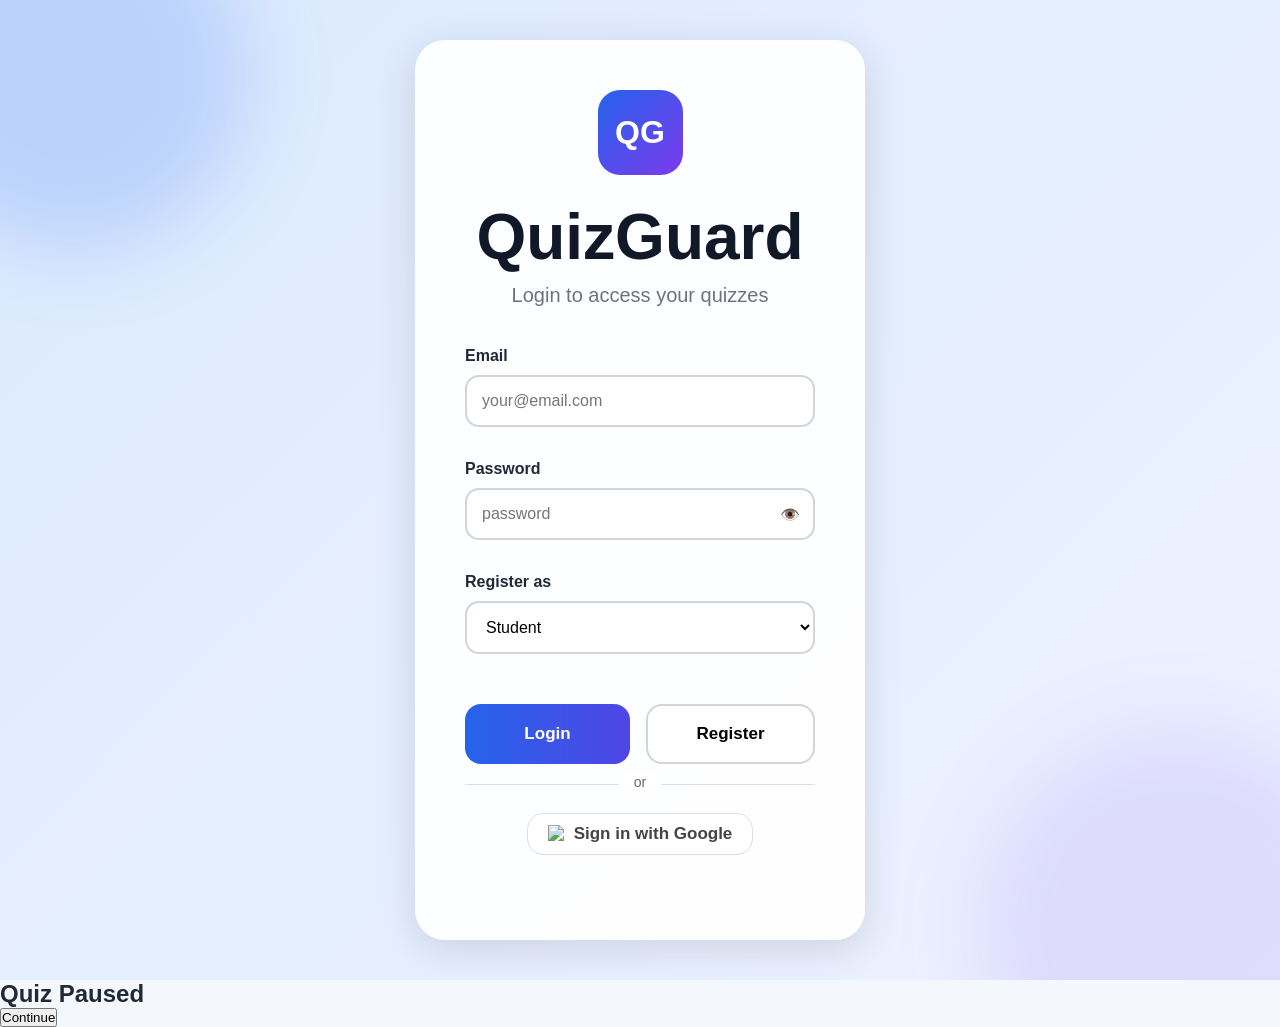
==== commit d8d14b74: "Update index.html" ====
--- a/index.html
+++ b/index.html
@@ -113,7 +113,7 @@
         <button class="home-btn start-btn" id="startQuizBtn">▶ Start Quiz</button>
         <button class="home-btn editor-btn" id="openEditorBtn" style="display: none;">✏ Edit Questions</button>
         <button class="home-btn editor-btn" id="teacherDashboardBtn" style="display: none; background: #8b5cf6; color: white;">📊 Quiz Results</button>
-        <button class="home-btn editor-btn" id="studentHistoryBtn" style="background: #3b82f6; color: white;">📜 My History</button>
+        <button type="button" class="home-btn editor-btn" id="openDataLogBtn" style="background: #3b82f6; color: white;">📋 Quiz Data Log</button>
         <!-- How to Play button placed here, before Logout -->
         <button id="howToPlayBtn" class="home-btn editor-btn" style="background: #8b5cf6; color: white;">🎮 How to Play</button>
         <button class="home-btn editor-btn" id="logoutBtn" style="background:#ef4444; color:white;">🚪 Logout</button>
@@ -161,6 +161,32 @@
     </div>
   </div>
 
+  <!-- QUIZ DATA LOG SCREEN -->
+  <div id="dataLogScreen" class="editor-screen" style="display: none;">
+    <div class="editor-container data-log-container">
+      <div class="editor-top">
+        <h1>📋 Quiz Data Log</h1>
+        <button type="button" class="back-btn" id="closeDataLogBtn">← Back to Home</button>
+      </div>
+      <p class="data-log-intro">All your past quiz attempts. Select one to see scores, penalties, tab switches, wrong answers, and AI review.</p>
+      <div id="dataLogSummary"></div>
+      <div class="data-log-layout">
+        <aside class="data-log-list-panel">
+          <h2 class="data-log-panel-title">Attempts</h2>
+          <div id="dataLogList" class="data-log-list">
+            <p class="data-log-loading">Loading…</p>
+          </div>
+        </aside>
+        <main class="data-log-detail-panel">
+          <h2 class="data-log-panel-title">Attempt details</h2>
+          <div id="dataLogDetail" class="data-log-detail">
+            <p class="data-log-placeholder">Select an attempt from the list to view full details.</p>
+          </div>
+        </main>
+      </div>
+    </div>
+  </div>
+
   <!-- QUIZ APPLICATION -->
   <div class="app" id="quizApp" style="display:none;">
     <div class="panel quiz-panel">
@@ -180,7 +206,6 @@
           <strong>QuizGuard Anti-Cheat:</strong><br>
           Minigames are always active while answering questions. Ignoring the minigame or switching tabs causes penalties.
         </div>
-        <div id="aiFeedbackResults" style="display: none; margin-top: 20px; padding: 15px; background: #eef2ff; border-radius: 12px;"></div>
       </div>
       <div class="results-screen" id="resultsScreen">
         <h1>Quiz Complete</h1>
@@ -188,6 +213,7 @@
           <div class="result-item">Final Score: <span class="highlight" id="finalScore"></span></div>
           <div class="result-item">Minigame Failures: <span class="highlight" id="finalFailures"></span></div>
           <div class="result-item">Tab Switches: <span class="highlight" id="finalTabs"></span></div>
+          <div id="aiFeedbackResults" style="display: none; margin-top: 20px; padding: 15px; background: #eef2ff; border-radius: 12px;"></div>
           <button class="home-btn start-btn" id="backToHomeBtn">Back to Home</button>
         </div>
       </div>
@@ -214,19 +240,6 @@
   </div>
 </div>
 
-<!-- STUDENT HISTORY OVERLAY -->
-<div id="historyLogOverlay" style="display: none; position: fixed; top: 0; left: 0; width: 100%; height: 100%; background: rgba(0,0,0,0.85); z-index: 10000; overflow-y: auto; padding: 40px 20px;">
-  <div style="max-width: 900px; margin: 0 auto; background: white; border-radius: 30px; padding: 40px; position: relative; box-shadow: 0 25px 50px -12px rgba(0,0,0,0.25);">
-    <button id="closeHistoryLog" style="position: absolute; top: 20px; right: 25px; background: #ef4444; color: white; border: none; width: 40px; height: 40px; border-radius: 50%; font-size: 24px; cursor: pointer; font-weight: bold;">&times;</button>
-    <div class="logo-badge" style="margin: 0 auto 20px; width: 70px; height: 70px; font-size: 28px;">QG</div>
-    <h1 class="home-title" style="font-size: 36px; margin-bottom: 10px;">📜 History Log</h1>
-    <p class="home-subtitle" style="margin-bottom: 30px;">Your past quiz performances</p>
-    <div id="historyLogContainer">
-      <p style="text-align: center; padding: 40px; color: #6b7280;">Loading your history...</p>
-    </div>
-  </div>
-</div>
-
 <!-- HOW TO PLAY POPUP -->
 <div id="howToPlayPopup" style="display: none; position: fixed; top: 0; left: 0; width: 100%; height: 100%; background: rgba(0,0,0,0.85); z-index: 10002; overflow-y: auto; padding: 40px 20px;">
   <div style="max-width: 700px; margin: 0 auto; background: white; border-radius: 30px; padding: 30px; position: relative; box-shadow: 0 25px 50px -12px rgba(0,0,0,0.25);">
@@ -253,10 +266,12 @@
 <div class="flash-warning" id="tabWarning">⚠ TAB SWITCH DETECTED ⚠<br><br>Return to the quiz immediately!</div>
 
 <!-- PAUSE OVERLAY -->
-<div id="pauseOverlay" style="display: none; position: fixed; inset: 0; background: rgba(0,0,0,0.9); z-index: 2000; align-items: center; justify-content: center; color: white; text-align: center; flex-direction: column;">
-  <h2 id="pauseOverlayTitle">Quiz Paused</h2>
-  <p id="pauseOverlayMessage"></p>
-  <button id="pauseOverlayContinue" class="home-btn start-btn" style="margin-top: 20px;">Continue</button>
+<div id="pauseOverlay">
+  <div class="pause-overlay-card">
+    <h2 id="pauseOverlayTitle">Quiz Paused</h2>
+    <p id="pauseOverlayMessage"></p>
+    <button type="button" id="pauseOverlayContinue" class="pause-overlay-btn">Continue</button>
+  </div>
 </div>
 
 <style>
--- a/style.css
+++ b/style.css
@@ -137,6 +137,7 @@
 }
 
 .editor-screen { width: 100%; min-height: 100vh; background: #f3f4f6; padding: 30px; }
+#dataLogScreen { position: relative; z-index: 20; }
 .editor-container { max-width: 1100px; margin: auto; background: white; border-radius: 24px; padding: 35px; }
 .editor-top { display: flex; justify-content: space-between; align-items: center; margin-bottom: 25px; }
 .back-btn { border: none; background: #ef4444; color: white; padding: 12px 18px; border-radius: 12px; cursor: pointer; }
@@ -146,9 +147,111 @@
 .add-question-box { margin-top: 40px; padding: 25px; background: #eef2ff; border-radius: 18px; }
 .add-question-box input { width: 100%; padding: 12px; margin-bottom: 12px; border-radius: 10px; border: 1px solid #d1d5db; }
 
+/* Quiz Data Log */
+.data-log-container { max-width: 1200px; }
+.data-log-intro { color: #6b7280; margin-bottom: 20px; line-height: 1.5; }
+.data-log-summary-grid {
+  display: grid;
+  grid-template-columns: repeat(auto-fit, minmax(120px, 1fr));
+  gap: 12px;
+  margin-bottom: 24px;
+}
+.data-log-stat {
+  background: linear-gradient(135deg, #eef2ff, #f8fafc);
+  border-radius: 14px;
+  padding: 16px;
+  text-align: center;
+}
+.data-log-stat-value { display: block; font-size: 28px; font-weight: bold; color: #2563eb; }
+.data-log-stat-label { font-size: 13px; color: #64748b; }
+.data-log-layout {
+  display: grid;
+  grid-template-columns: minmax(260px, 340px) 1fr;
+  gap: 20px;
+  min-height: 420px;
+}
+.data-log-panel-title { font-size: 15px; color: #64748b; margin-bottom: 12px; text-transform: uppercase; letter-spacing: 0.04em; }
+.data-log-list-panel,
+.data-log-detail-panel {
+  background: #f9fafb;
+  border: 1px solid #e5e7eb;
+  border-radius: 16px;
+  padding: 16px;
+  overflow: hidden;
+}
+.data-log-list { display: flex; flex-direction: column; gap: 10px; max-height: 520px; overflow-y: auto; }
+.data-log-item {
+  width: 100%;
+  text-align: left;
+  background: white;
+  border: 2px solid #e5e7eb;
+  border-radius: 12px;
+  padding: 14px;
+  cursor: pointer;
+  transition: border-color 0.15s, box-shadow 0.15s;
+}
+.data-log-item:hover { border-color: #93c5fd; }
+.data-log-item.active { border-color: #2563eb; box-shadow: 0 0 0 3px rgba(37, 99, 235, 0.15); }
+.data-log-item-top { display: flex; justify-content: space-between; align-items: center; gap: 8px; margin-bottom: 6px; }
+.data-log-item-title { font-weight: bold; font-size: 16px; }
+.data-log-item-score { font-size: 20px; font-weight: bold; }
+.data-log-item-meta { font-size: 12px; color: #64748b; margin-bottom: 8px; }
+.data-log-item-chips { display: flex; flex-wrap: wrap; gap: 6px; }
+.data-log-chip { font-size: 11px; background: #f1f5f9; color: #475569; padding: 3px 8px; border-radius: 999px; }
+.data-log-detail { max-height: 520px; overflow-y: auto; }
+.data-log-placeholder,
+.data-log-empty,
+.data-log-loading,
+.data-log-muted { color: #6b7280; padding: 24px 12px; text-align: center; }
+.data-log-detail-header h2 { margin: 0 0 4px; font-size: 24px; }
+.data-log-detail-sub { color: #64748b; font-size: 14px; margin-bottom: 20px; }
+.data-log-metrics {
+  display: grid;
+  grid-template-columns: repeat(auto-fit, minmax(90px, 1fr));
+  gap: 10px;
+  margin-bottom: 20px;
+}
+.data-log-metric {
+  background: white;
+  border: 2px solid #e5e7eb;
+  border-radius: 12px;
+  padding: 12px;
+  text-align: center;
+}
+.data-log-metric-value { display: block; font-size: 22px; font-weight: bold; color: #1e293b; }
+.data-log-metric-label { font-size: 11px; color: #64748b; }
+.data-log-info-row {
+  display: flex;
+  flex-wrap: wrap;
+  gap: 16px;
+  font-size: 14px;
+  margin-bottom: 20px;
+  padding: 12px;
+  background: white;
+  border-radius: 10px;
+}
+.data-log-section { margin-bottom: 20px; }
+.data-log-section h3 { font-size: 16px; margin-bottom: 10px; color: #374151; }
+.data-log-wrong-list { margin: 0; padding-left: 20px; }
+.data-log-wrong-list li { margin-bottom: 14px; line-height: 1.5; }
+.wrong-you { color: #dc2626; }
+.wrong-correct { color: #16a34a; }
+.data-log-ai-box {
+  background: linear-gradient(135deg, #667eea 0%, #764ba2 100%);
+  color: white;
+  padding: 16px;
+  border-radius: 12px;
+  line-height: 1.7;
+  white-space: pre-wrap;
+  font-size: 14px;
+}
+
 @media (max-width: 900px) {
   .app { flex-direction: column; height: auto; }
   .home-title { font-size: 48px; }
   .question { font-size: 24px; }
   .target-key { font-size: 60px; }
-}
+  .data-log-layout { grid-template-columns: 1fr; }
+  .data-log-list { max-height: 280px; }
+  .data-log-detail { max-height: none; }
+}
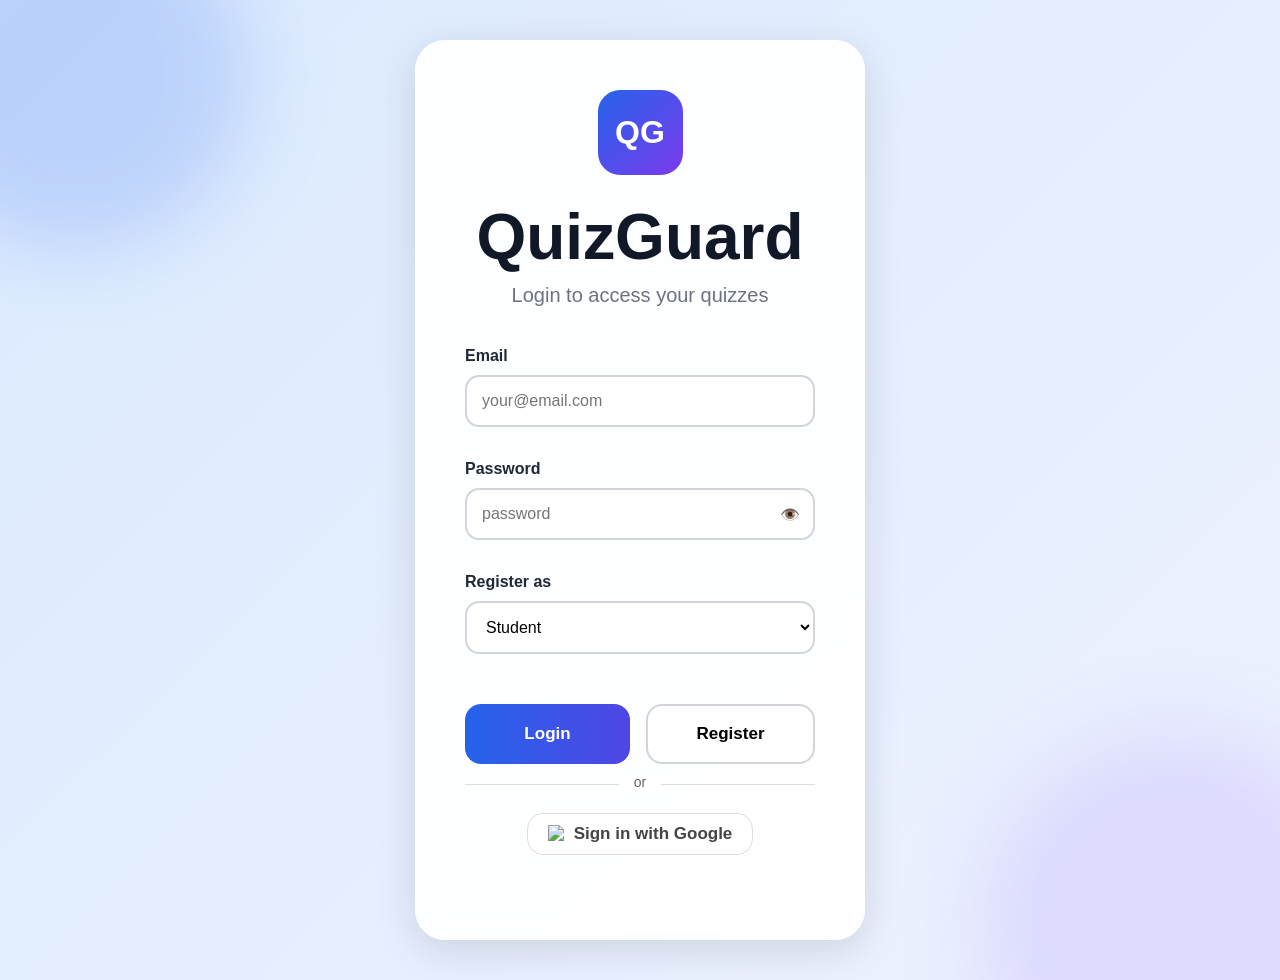
==== commit c8d384fc: "Update index.html" ====
--- a/index.html
+++ b/index.html
@@ -266,12 +266,10 @@
 <div class="flash-warning" id="tabWarning">⚠ TAB SWITCH DETECTED ⚠<br><br>Return to the quiz immediately!</div>
 
 <!-- PAUSE OVERLAY -->
-<div id="pauseOverlay">
-  <div class="pause-overlay-card">
-    <h2 id="pauseOverlayTitle">Quiz Paused</h2>
-    <p id="pauseOverlayMessage"></p>
-    <button type="button" id="pauseOverlayContinue" class="pause-overlay-btn">Continue</button>
-  </div>
+<div id="pauseOverlay" style="display: none; position: fixed; inset: 0; background: #000000; z-index: 2000; align-items: center; justify-content: center; color: white; text-align: center; flex-direction: column;">
+  <h2 id="pauseOverlayTitle">Quiz Paused</h2>
+  <p id="pauseOverlayMessage" style="max-width: 480px; padding: 0 24px; line-height: 1.6;"></p>
+  <button type="button" id="pauseOverlayContinue" class="start-btn pause-overlay-continue">Continue</button>
 </div>
 
 <style>
--- a/style.css
+++ b/style.css
@@ -102,6 +102,55 @@
 .results-box { background: #f3f4f6; padding: 25px; border-radius: 18px; margin-top: 20px; }
 .result-item { margin-bottom: 15px; font-size: 20px; }
 .highlight { color: #2563eb; font-weight: bold; }
+
+#pauseOverlay {
+  display: none;
+  position: fixed;
+  inset: 0;
+  background: #000000;
+  z-index: 2000;
+  align-items: center;
+  justify-content: center;
+  color: white;
+  text-align: center;
+  flex-direction: column;
+  padding: 24px;
+}
+.pause-overlay-card {
+  display: flex;
+  flex-direction: column;
+  align-items: center;
+  max-width: 520px;
+  width: 100%;
+}
+#pauseOverlayTitle {
+  font-size: 32px;
+  margin-bottom: 16px;
+}
+#pauseOverlayMessage {
+  font-size: 17px;
+  line-height: 1.6;
+  color: #e5e7eb;
+  margin: 0;
+}
+.pause-overlay-btn {
+  margin-top: 28px;
+  border: none;
+  padding: 14px 40px;
+  border-radius: 16px;
+  cursor: pointer;
+  font-size: 17px;
+  font-weight: bold;
+  background: linear-gradient(to right, #2563eb, #4f46e5);
+  color: white;
+  width: auto;
+  min-width: 180px;
+  flex: none;
+  transition: transform 0.2s;
+}
+.pause-overlay-btn:hover {
+  transform: translateY(-2px);
+}
 
 .flash-warning {
   position: fixed;
